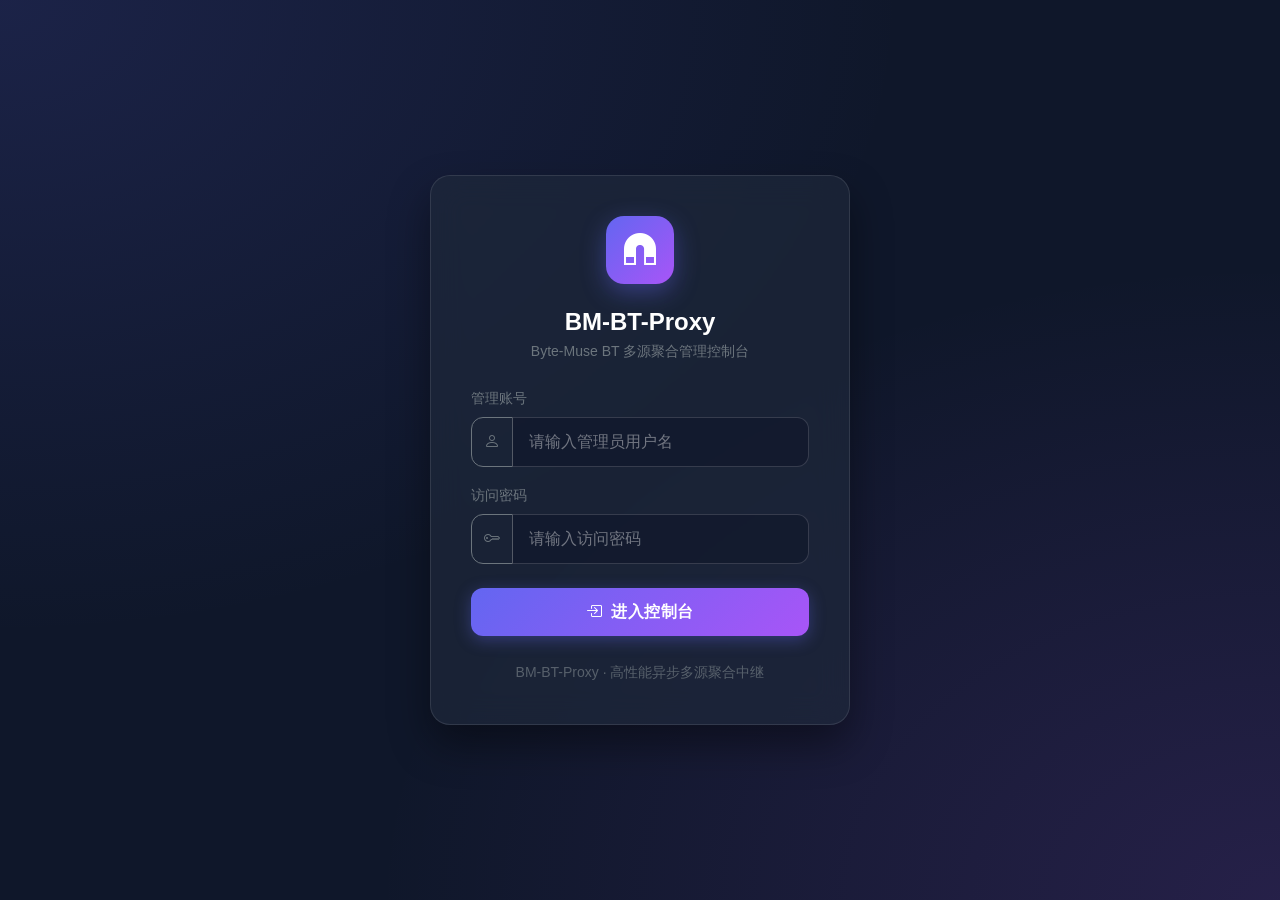
==== app/static/login.html @ 66b9e3df "feat(v1.3.0): complete modern UI overhaul, custom login page, SVG favicon and rich poster preview" ====
<!DOCTYPE html>
<html lang="zh-CN">
<head>
  <meta charset="UTF-8">
  <meta name="viewport" content="width=device-width, initial-scale=1.0">
  <title>登录 - BM-BT-Proxy 控制台</title>
  <link rel="icon" type="image/svg+xml" href="/favicon.svg">
  <link href="https://cdn.jsdelivr.net/npm/bootstrap@5.3.3/dist/css/bootstrap.min.css" rel="stylesheet">
  <link rel="stylesheet" href="https://cdn.jsdelivr.net/npm/bootstrap-icons@1.11.3/font/bootstrap-icons.min.css">
  <style>
    :root {
      --primary-gradient: linear-gradient(135deg, #6366f1 0%, #a855f7 100%);
    }
    body {
      min-height: 100vh;
      display: flex;
      align-items: center;
      justify-content: center;
      background: #0f172a;
      background-image: 
        radial-gradient(at 0% 0%, rgba(99, 102, 241, 0.15) 0px, transparent 50%),
        radial-gradient(at 100% 100%, rgba(168, 85, 247, 0.15) 0px, transparent 50%);
      font-family: -apple-system, BlinkMacSystemFont, "Segoe UI", Roboto, "Helvetica Neue", Arial, sans-serif;
    }
    .login-card {
      width: 100%;
      max-width: 420px;
      padding: 2.5rem;
      background: rgba(30, 41, 59, 0.7);
      backdrop-filter: blur(16px);
      -webkit-backdrop-filter: blur(16px);
      border: 1px solid rgba(255, 255, 255, 0.1);
      border-radius: 20px;
      box-shadow: 0 20px 40px rgba(0, 0, 0, 0.4);
      color: #fff;
    }
    .logo-container {
      width: 68px;
      height: 68px;
      margin: 0 auto 1.5rem auto;
      border-radius: 18px;
      background: var(--primary-gradient);
      display: flex;
      align-items: center;
      justify-content: center;
      box-shadow: 0 8px 24px rgba(99, 102, 241, 0.4);
    }
    .form-control {
      background: rgba(15, 23, 42, 0.6);
      border: 1px solid rgba(255, 255, 255, 0.15);
      color: #fff;
      padding: 0.75rem 1rem;
      border-radius: 12px;
      transition: all 0.2s ease;
    }
    .form-control:focus {
      background: rgba(15, 23, 42, 0.85);
      border-color: #818cf8;
      box-shadow: 0 0 0 4px rgba(99, 102, 241, 0.2);
      color: #fff;
    }
    .form-control::placeholder {
      color: rgba(255, 255, 255, 0.4);
    }
    .btn-login {
      background: var(--primary-gradient);
      border: none;
      padding: 0.75rem;
      border-radius: 12px;
      font-weight: 600;
      letter-spacing: 0.5px;
      transition: transform 0.15s ease, box-shadow 0.15s ease;
      box-shadow: 0 4px 16px rgba(99, 102, 241, 0.35);
    }
    .btn-login:hover {
      transform: translateY(-2px);
      box-shadow: 0 8px 24px rgba(99, 102, 241, 0.5);
    }
    .btn-login:active {
      transform: translateY(0);
    }
  </style>
</head>
<body>
  <div class="login-card">
    <div class="text-center">
      <div class="logo-container">
        <i class="bi bi-magnet-fill fs-2 text-white"></i>
      </div>
      <h4 class="fw-bold mb-1">BM-BT-Proxy</h4>
      <p class="text-secondary small mb-4">Byte-Muse BT 多源聚合管理控制台</p>
    </div>

    <div id="alertBox" class="alert alert-danger py-2 px-3 small d-none" role="alert"></div>

    <form id="loginForm" onsubmit="handleLogin(event)">
      <div class="mb-3">
        <label class="form-label text-secondary small fw-medium">管理账号</label>
        <div class="input-group">
          <span class="input-group-text bg-transparent border-secondary text-secondary" style="border-radius: 12px 0 0 12px;"><i class="bi bi-person"></i></span>
          <input type="text" class="form-control" id="username" placeholder="请输入管理员用户名" required style="border-radius: 0 12px 12px 0;">
        </div>
      </div>
      <div class="mb-4">
        <label class="form-label text-secondary small fw-medium">访问密码</label>
        <div class="input-group">
          <span class="input-group-text bg-transparent border-secondary text-secondary" style="border-radius: 12px 0 0 12px;"><i class="bi bi-key"></i></span>
          <input type="password" class="form-control" id="password" placeholder="请输入访问密码" required style="border-radius: 0 12px 12px 0;">
        </div>
      </div>
      <button type="submit" class="btn btn-login w-100 text-white" id="submitBtn">
        <i class="bi bi-box-arrow-in-right me-1"></i> 进入控制台
      </button>
    </form>
    
    <div class="text-center mt-4">
      <small class="text-secondary opacity-75">BM-BT-Proxy · 高性能异步多源聚合中继</small>
    </div>
  </div>

  <script>
    async function handleLogin(e) {
      e.preventDefault();
      const u = document.getElementById('username').value.trim();
      const p = document.getElementById('password').value;
      const btn = document.getElementById('submitBtn');
      const alertBox = document.getElementById('alertBox');

      btn.disabled = true;
      btn.innerHTML = '<span class="spinner-border spinner-border-sm me-1"></span> 登录中...';
      alertBox.classList.add('d-none');

      try {
        const resp = await fetch('/api/login', {
          method: 'POST',
          headers: { 'Content-Type': 'application/json' },
          body: JSON.stringify({ username: u, password: p })
        });
        const data = await resp.json();
        if (resp.ok && data.status === 'ok') {
          window.location.href = '/';
        } else {
          alertBox.innerText = data.detail || '用户名或密码错误';
          alertBox.classList.remove('d-none');
        }
      } catch (err) {
        alertBox.innerText = '连接服务器失败: ' + err;
        alertBox.classList.remove('d-none');
      } finally {
        btn.disabled = false;
        btn.innerHTML = '<i class="bi bi-box-arrow-in-right me-1"></i> 进入控制台';
      }
    }
  </script>
</body>
</html>
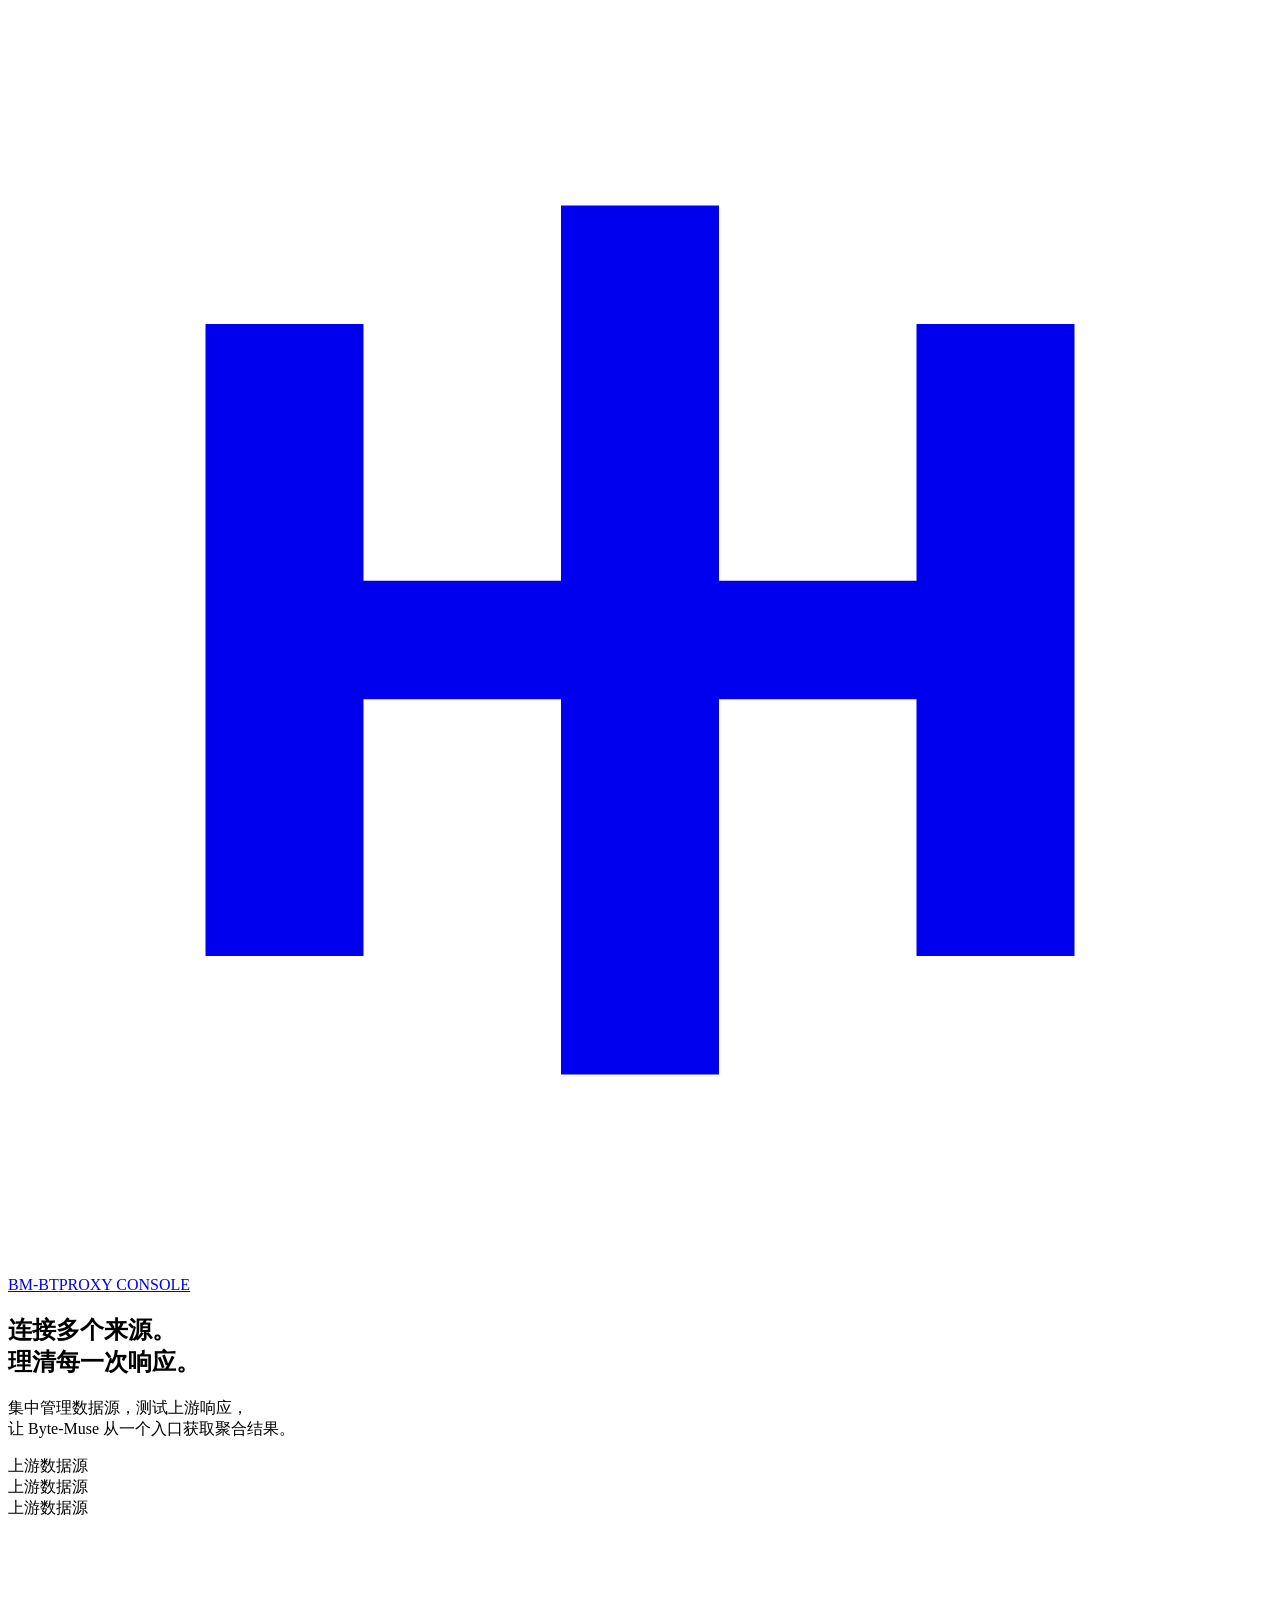
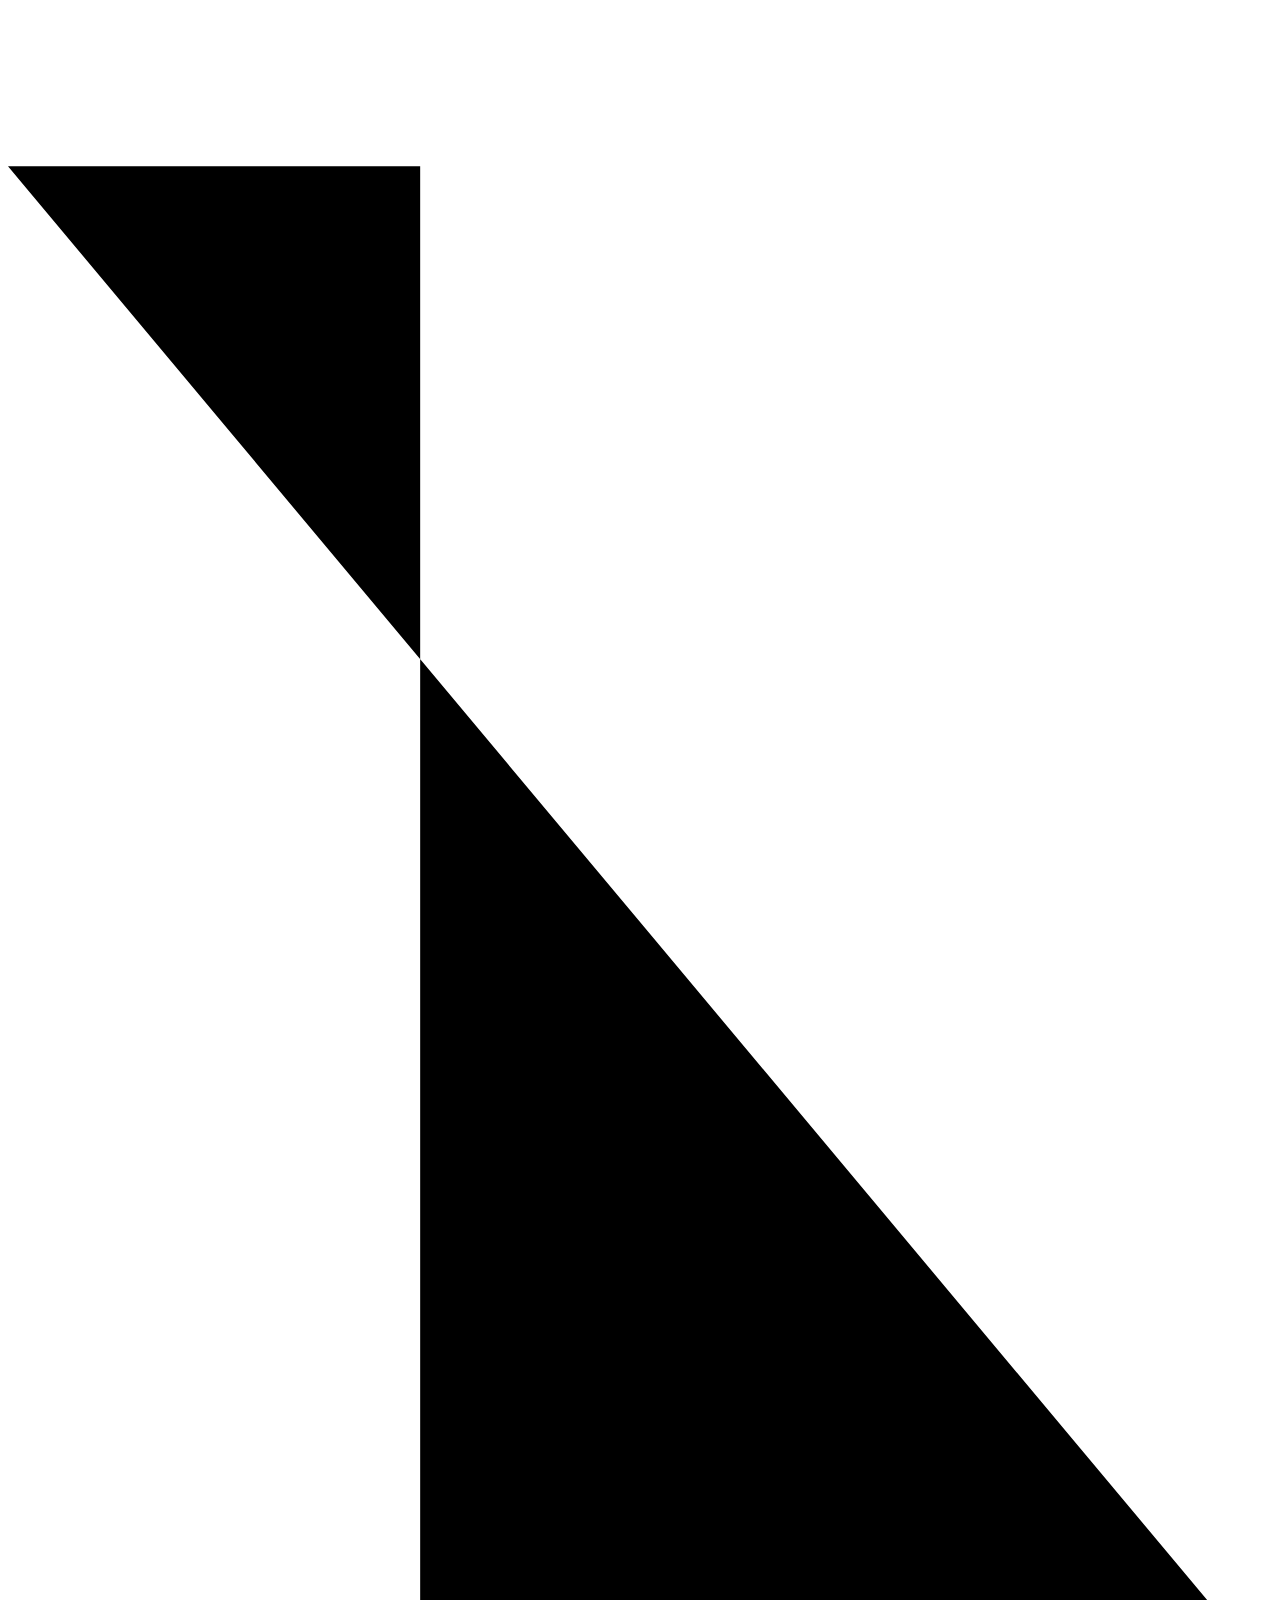
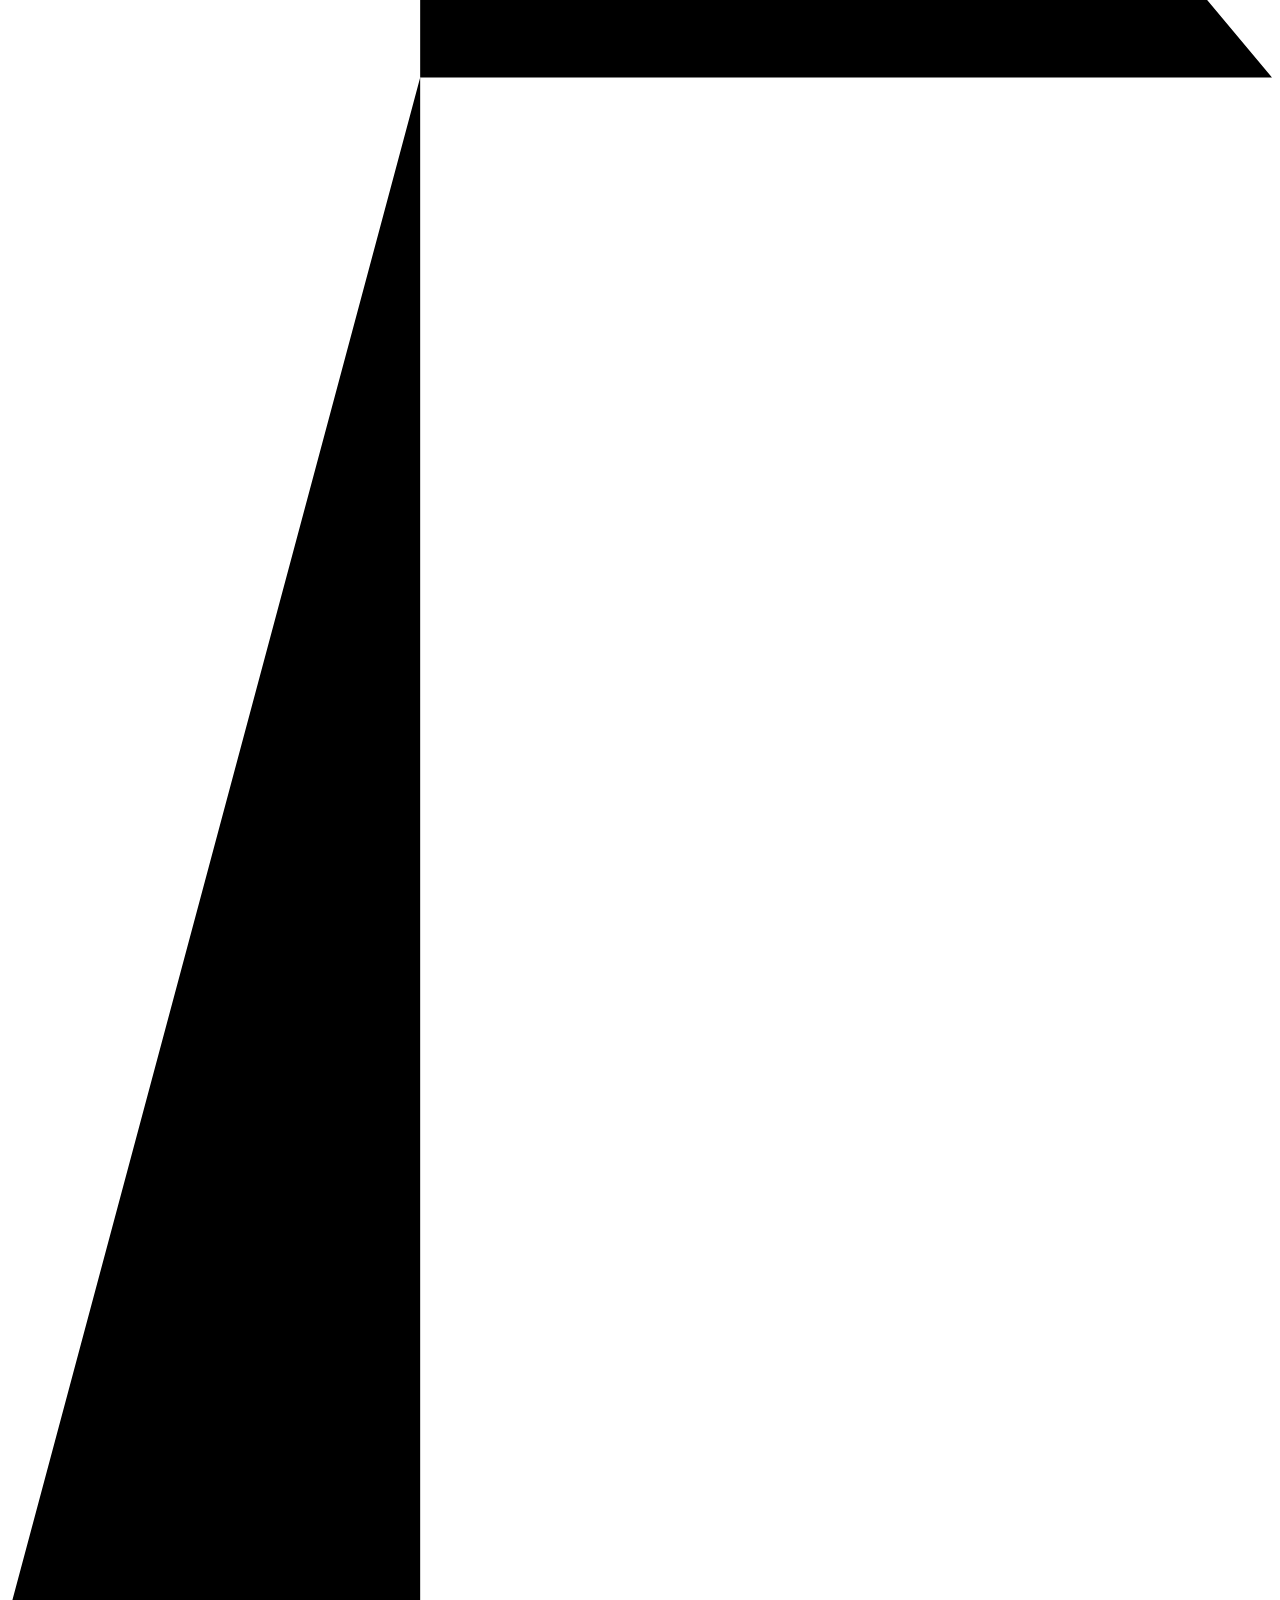
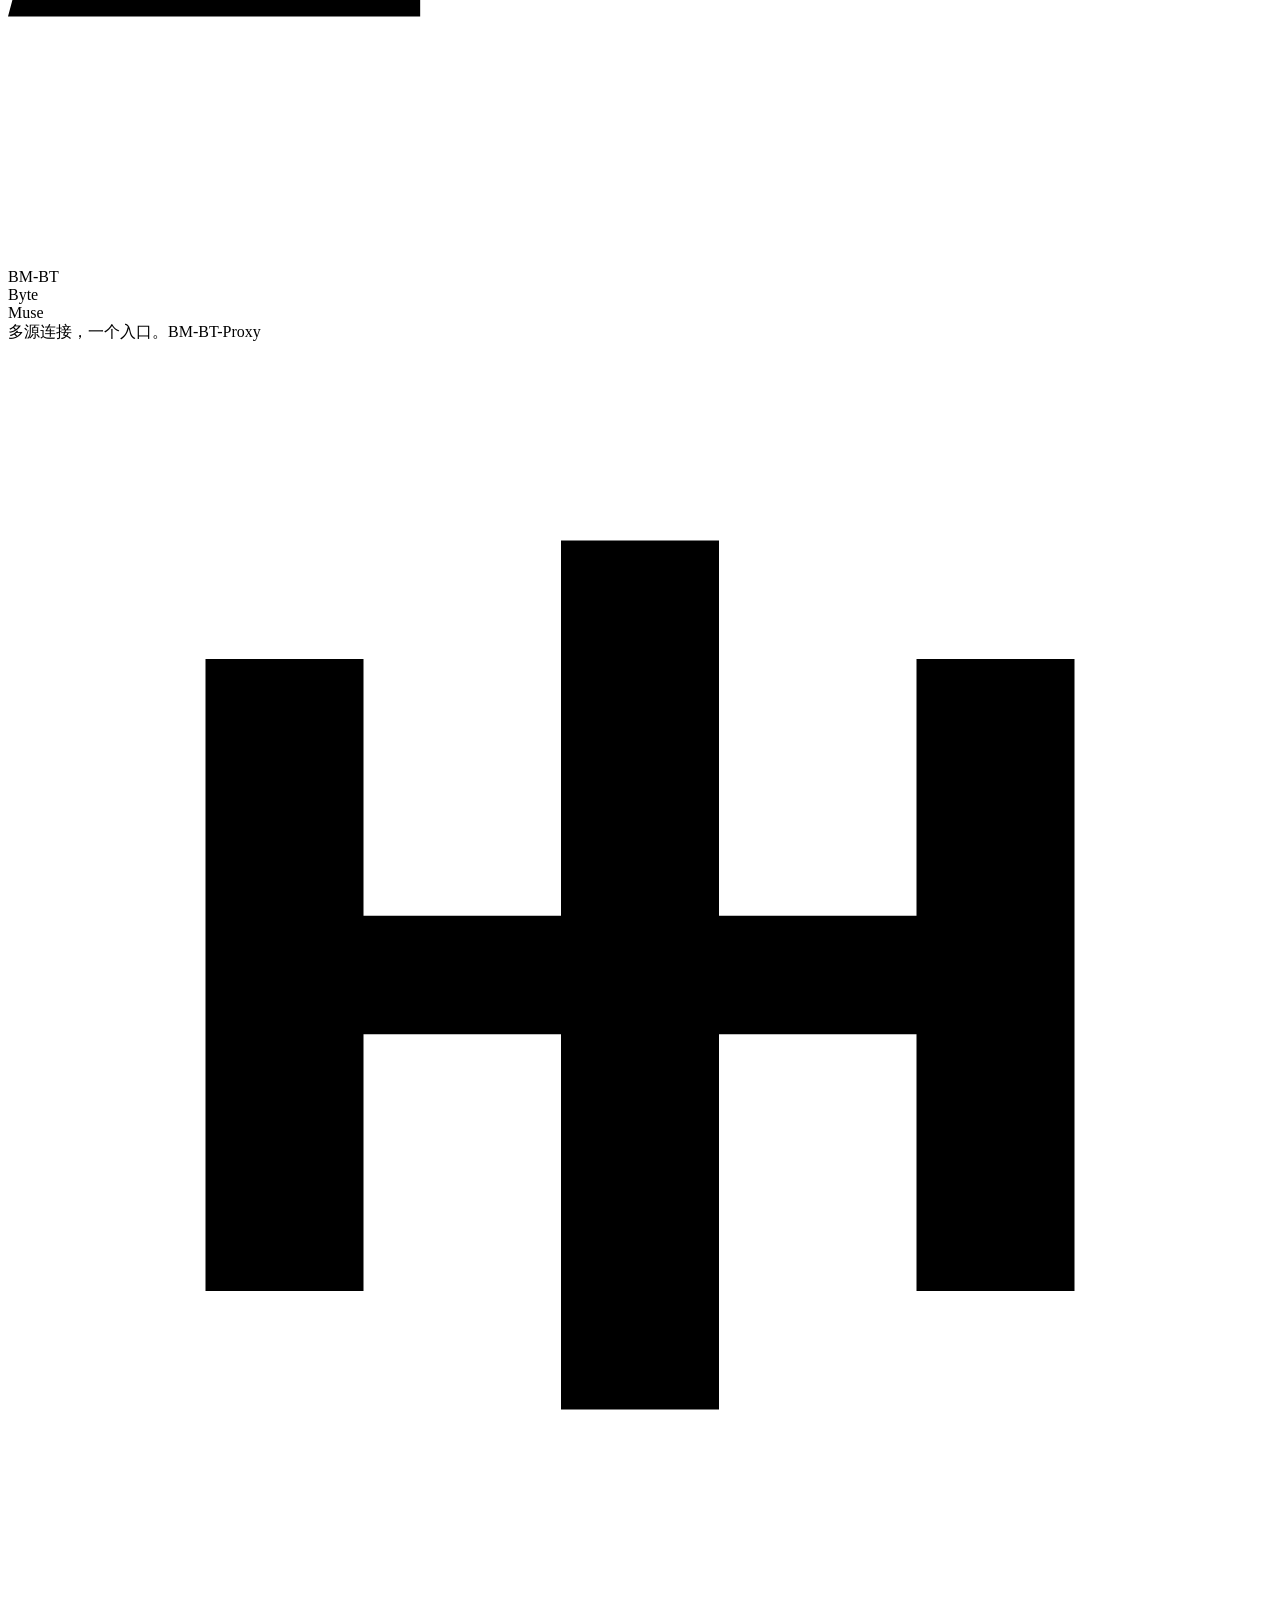
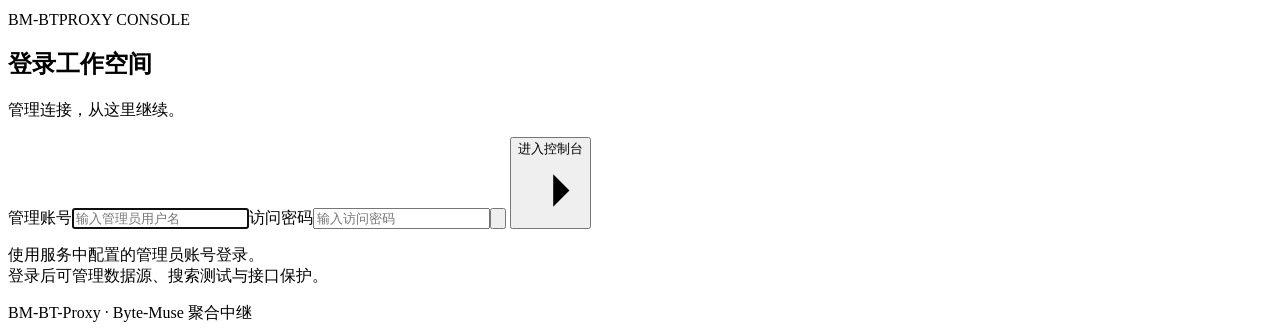
==== commit e7b8371e: "feat: add light operations dashboard and persistent request diagnostics" ====
--- a/app/static/login.html
+++ b/app/static/login.html
@@ -1,156 +1,127 @@
-<!DOCTYPE html>
+<!doctype html>
 <html lang="zh-CN">
-<head>
-  <meta charset="UTF-8">
-  <meta name="viewport" content="width=device-width, initial-scale=1.0">
-  <title>登录 - BM-BT-Proxy 控制台</title>
-  <link rel="icon" type="image/svg+xml" href="/favicon.svg">
-  <link href="https://cdn.jsdelivr.net/npm/bootstrap@5.3.3/dist/css/bootstrap.min.css" rel="stylesheet">
-  <link rel="stylesheet" href="https://cdn.jsdelivr.net/npm/bootstrap-icons@1.11.3/font/bootstrap-icons.min.css">
-  <style>
-    :root {
-      --primary-gradient: linear-gradient(135deg, #6366f1 0%, #a855f7 100%);
-    }
-    body {
-      min-height: 100vh;
-      display: flex;
-      align-items: center;
-      justify-content: center;
-      background: #0f172a;
-      background-image: 
-        radial-gradient(at 0% 0%, rgba(99, 102, 241, 0.15) 0px, transparent 50%),
-        radial-gradient(at 100% 100%, rgba(168, 85, 247, 0.15) 0px, transparent 50%);
-      font-family: -apple-system, BlinkMacSystemFont, "Segoe UI", Roboto, "Helvetica Neue", Arial, sans-serif;
-    }
-    .login-card {
-      width: 100%;
-      max-width: 420px;
-      padding: 2.5rem;
-      background: rgba(30, 41, 59, 0.7);
-      backdrop-filter: blur(16px);
-      -webkit-backdrop-filter: blur(16px);
-      border: 1px solid rgba(255, 255, 255, 0.1);
-      border-radius: 20px;
-      box-shadow: 0 20px 40px rgba(0, 0, 0, 0.4);
-      color: #fff;
-    }
-    .logo-container {
-      width: 68px;
-      height: 68px;
-      margin: 0 auto 1.5rem auto;
-      border-radius: 18px;
-      background: var(--primary-gradient);
-      display: flex;
-      align-items: center;
-      justify-content: center;
-      box-shadow: 0 8px 24px rgba(99, 102, 241, 0.4);
-    }
-    .form-control {
-      background: rgba(15, 23, 42, 0.6);
-      border: 1px solid rgba(255, 255, 255, 0.15);
-      color: #fff;
-      padding: 0.75rem 1rem;
-      border-radius: 12px;
-      transition: all 0.2s ease;
-    }
-    .form-control:focus {
-      background: rgba(15, 23, 42, 0.85);
-      border-color: #818cf8;
-      box-shadow: 0 0 0 4px rgba(99, 102, 241, 0.2);
-      color: #fff;
-    }
-    .form-control::placeholder {
-      color: rgba(255, 255, 255, 0.4);
-    }
-    .btn-login {
-      background: var(--primary-gradient);
-      border: none;
-      padding: 0.75rem;
-      border-radius: 12px;
-      font-weight: 600;
-      letter-spacing: 0.5px;
-      transition: transform 0.15s ease, box-shadow 0.15s ease;
-      box-shadow: 0 4px 16px rgba(99, 102, 241, 0.35);
-    }
-    .btn-login:hover {
-      transform: translateY(-2px);
-      box-shadow: 0 8px 24px rgba(99, 102, 241, 0.5);
-    }
-    .btn-login:active {
-      transform: translateY(0);
-    }
-  </style>
-</head>
-<body>
-  <div class="login-card">
-    <div class="text-center">
-      <div class="logo-container">
-        <i class="bi bi-magnet-fill fs-2 text-white"></i>
-      </div>
-      <h4 class="fw-bold mb-1">BM-BT-Proxy</h4>
-      <p class="text-secondary small mb-4">Byte-Muse BT 多源聚合管理控制台</p>
-    </div>
-
-    <div id="alertBox" class="alert alert-danger py-2 px-3 small d-none" role="alert"></div>
-
-    <form id="loginForm" onsubmit="handleLogin(event)">
-      <div class="mb-3">
-        <label class="form-label text-secondary small fw-medium">管理账号</label>
-        <div class="input-group">
-          <span class="input-group-text bg-transparent border-secondary text-secondary" style="border-radius: 12px 0 0 12px;"><i class="bi bi-person"></i></span>
-          <input type="text" class="form-control" id="username" placeholder="请输入管理员用户名" required style="border-radius: 0 12px 12px 0;">
+  <head>
+    <meta charset="utf-8" />
+    <meta name="viewport" content="width=device-width,initial-scale=1" />
+    <meta name="theme-color" content="#ffffff" />
+    <title>登录 · BM-BT-Proxy</title>
+    <link rel="icon" href="/favicon.svg" type="image/svg+xml" />
+    <link rel="stylesheet" href="/static/theme.css" />
+    <link rel="stylesheet" href="/static/dashboard.css" />
+    <script src="/static/login.js" defer></script>
+  </head>
+  <body class="login-page">
+    <main class="login-layout">
+      <section class="login-story" aria-label="BM-BT-Proxy">
+        <a class="brand" href="/login"
+          ><svg viewBox="0 0 32 32" fill="none" aria-hidden="true">
+            <path
+              d="M7 8v16M16 5v22M25 8v16"
+              stroke="currentColor"
+              stroke-width="4"
+            />
+            <path d="M7 16h18" stroke="currentColor" stroke-width="3" /></svg
+          ><span>BM-BT<span class="brand-sub">PROXY CONSOLE</span></span></a
+        >
+        <div class="login-intro">
+          <h1>连接多个来源。<br />理清每一次响应。</h1>
+          <p>
+            集中管理数据源，测试上游响应，<br />让 Byte-Muse
+            从一个入口获取聚合结果。
+          </p>
+          <div
+            class="connection-diagram"
+            role="img"
+            aria-label="多个上游数据源通过 BM-BT 聚合后接入 Byte-Muse"
+          >
+            <div class="diagram-inputs">
+              <div class="diagram-source">
+                <span class="status-dot"></span>上游数据源
+              </div>
+              <div class="diagram-source">
+                <span class="status-dot"></span>上游数据源
+              </div>
+              <div class="diagram-source">
+                <span class="status-dot"></span>上游数据源
+              </div>
+            </div>
+            <svg
+              class="diagram-lines"
+              viewBox="0 0 46 129"
+              preserveAspectRatio="none"
+            >
+              <path d="M0 9h15v55h31M0 64h46M0 120h15V64" />
+            </svg>
+            <div class="diagram-hub">BM-BT</div>
+            <span class="diagram-output"></span
+            ><span class="diagram-label">Byte<br />Muse</span>
+          </div>
         </div>
-      </div>
-      <div class="mb-4">
-        <label class="form-label text-secondary small fw-medium">访问密码</label>
-        <div class="input-group">
-          <span class="input-group-text bg-transparent border-secondary text-secondary" style="border-radius: 12px 0 0 12px;"><i class="bi bi-key"></i></span>
-          <input type="password" class="form-control" id="password" placeholder="请输入访问密码" required style="border-radius: 0 12px 12px 0;">
+        <div class="login-story-footer">
+          <span>多源连接，一个入口。</span><span>BM-BT-Proxy</span>
         </div>
-      </div>
-      <button type="submit" class="btn btn-login w-100 text-white" id="submitBtn">
-        <i class="bi bi-box-arrow-in-right me-1"></i> 进入控制台
-      </button>
-    </form>
-    
-    <div class="text-center mt-4">
-      <small class="text-secondary opacity-75">BM-BT-Proxy · 高性能异步多源聚合中继</small>
-    </div>
-  </div>
-
-  <script>
-    async function handleLogin(e) {
-      e.preventDefault();
-      const u = document.getElementById('username').value.trim();
-      const p = document.getElementById('password').value;
-      const btn = document.getElementById('submitBtn');
-      const alertBox = document.getElementById('alertBox');
-
-      btn.disabled = true;
-      btn.innerHTML = '<span class="spinner-border spinner-border-sm me-1"></span> 登录中...';
-      alertBox.classList.add('d-none');
-
-      try {
-        const resp = await fetch('/api/login', {
-          method: 'POST',
-          headers: { 'Content-Type': 'application/json' },
-          body: JSON.stringify({ username: u, password: p })
-        });
-        const data = await resp.json();
-        if (resp.ok && data.status === 'ok') {
-          window.location.href = '/';
-        } else {
-          alertBox.innerText = data.detail || '用户名或密码错误';
-          alertBox.classList.remove('d-none');
-        }
-      } catch (err) {
-        alertBox.innerText = '连接服务器失败: ' + err;
-        alertBox.classList.remove('d-none');
-      } finally {
-        btn.disabled = false;
-        btn.innerHTML = '<i class="bi bi-box-arrow-in-right me-1"></i> 进入控制台';
-      }
-    }
-  </script>
-</body>
+      </section>
+      <section class="login-form-area" aria-labelledby="loginHeading">
+        <div class="login-form-wrap">
+          <div class="login-mobile-brand">
+            <div class="brand">
+              <svg viewBox="0 0 32 32" fill="none" aria-hidden="true">
+                <path
+                  d="M7 8v16M16 5v22M25 8v16"
+                  stroke="currentColor"
+                  stroke-width="4"
+                />
+                <path
+                  d="M7 16h18"
+                  stroke="currentColor"
+                  stroke-width="3"
+                /></svg
+              ><span>BM-BT<span class="brand-sub">PROXY CONSOLE</span></span>
+            </div>
+          </div>
+          <h2 id="loginHeading">登录工作空间</h2>
+          <p class="muted">管理连接，从这里继续。</p>
+          <form id="loginForm" class="login-form">
+            <label class="field" for="username"
+              >管理账号<input
+                id="username"
+                name="username"
+                autocomplete="username"
+                placeholder="输入管理员用户名"
+                required
+                autofocus /></label
+            ><label class="field" for="password"
+              >访问密码<span class="password-wrap"
+                ><input
+                  id="password"
+                  name="password"
+                  type="password"
+                  autocomplete="current-password"
+                  placeholder="输入访问密码"
+                  required /><button
+                  id="showPassword"
+                  type="button"
+                  class="icon-btn"
+                  aria-label="显示密码"
+                  aria-pressed="false"
+                >
+                  <svg viewBox="0 0 24 24">
+                    <path d="M2 12s4-7 10-7 10 7 10 7-4 7-10 7S2 12 2 12Z" />
+                    <circle cx="12" cy="12" r="3" />
+                  </svg></button></span
+            ></label>
+            <div id="loginError" class="notice error" role="alert" hidden></div>
+            <button id="loginBtn" class="btn primary" type="submit">
+              <span>进入控制台</span
+              ><svg viewBox="0 0 24 24"><path d="M5 12h14m-6-6 6 6-6 6" /></svg>
+            </button>
+          </form>
+          <p class="login-subtext">
+            使用服务中配置的管理员账号登录。<br />登录后可管理数据源、搜索测试与接口保护。
+          </p>
+        </div>
+        <div class="login-bottom">BM-BT-Proxy · Byte-Muse 聚合中继</div>
+      </section>
+    </main>
+  </body>
 </html>
